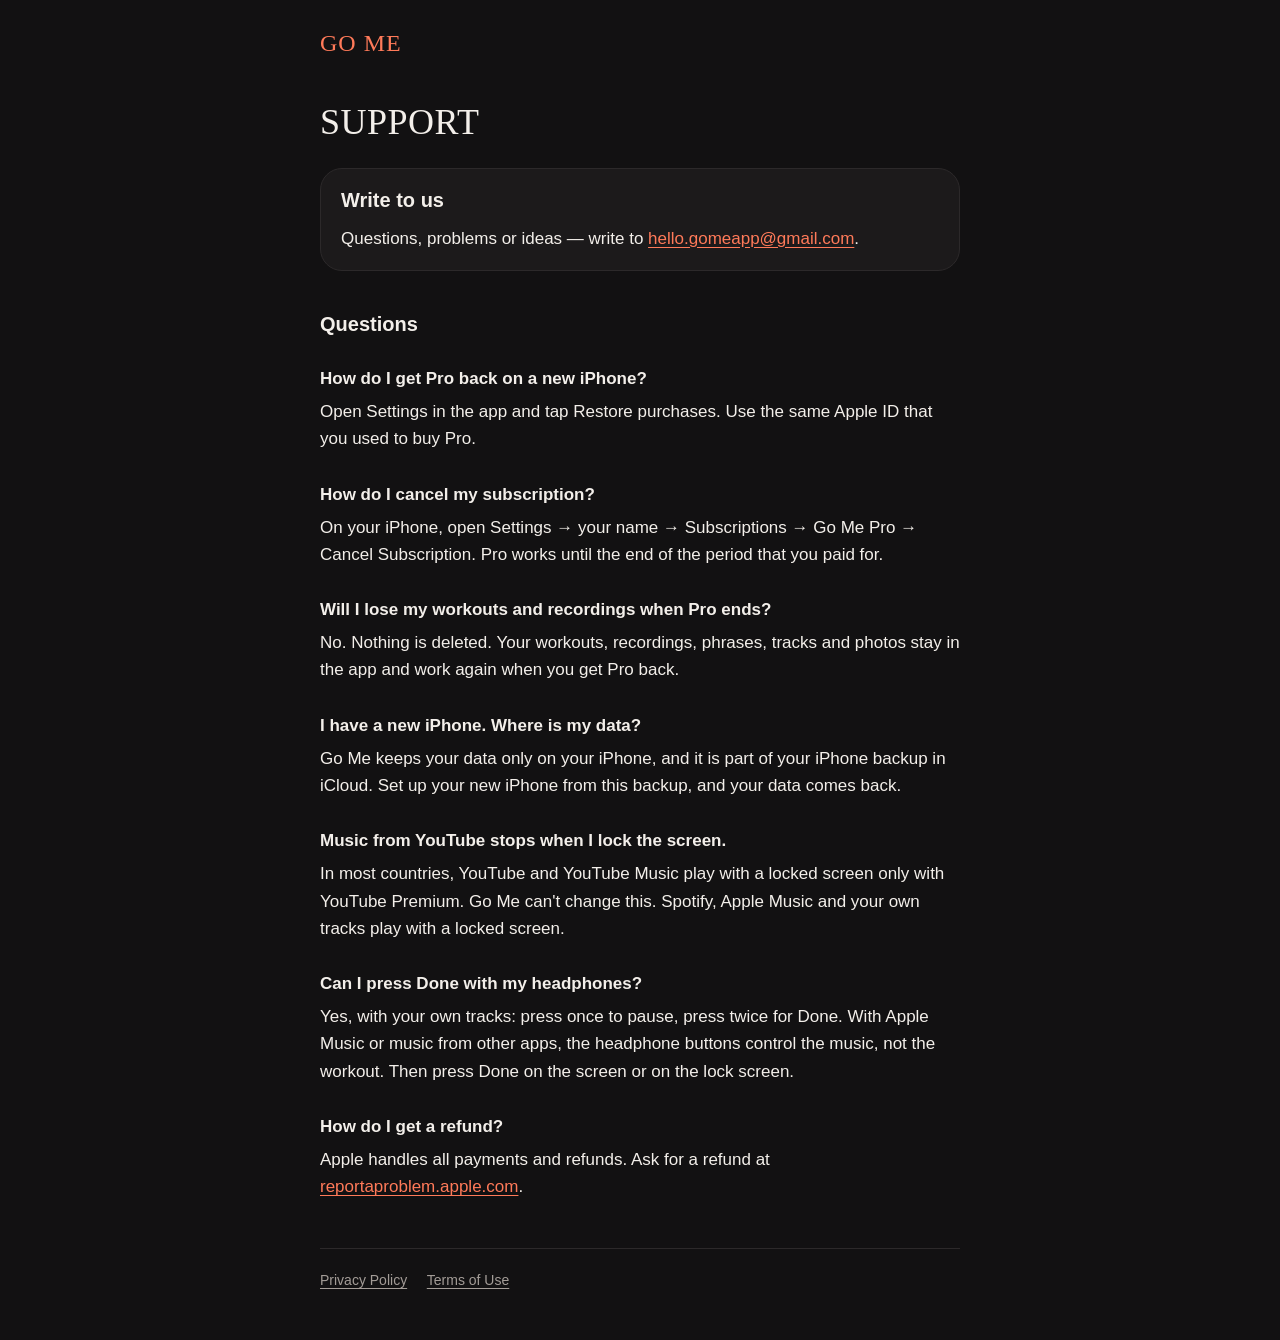
==== support.html @ f04bbf52 "Add files via upload" ====
<!doctype html>
<html lang="en">
<head>
  <meta charset="utf-8">
  <meta name="viewport" content="width=device-width, initial-scale=1">
  <title>Go Me Support</title>
  <meta name="description" content="Help with the Go Me workout app: Pro, subscriptions, music and your data.">
  <link rel="icon" href="data:image/svg+xml,%3Csvg xmlns='http://www.w3.org/2000/svg' viewBox='0 0 32 32'%3E%3Ccircle cx='16' cy='16' r='15' fill='%23FF7A59'/%3E%3C/svg%3E">
  <link rel="stylesheet" href="style.css">
</head>
<body>
  <main class="wrap">
    <a class="logo" href="index.html">GO ME</a>

    <h1>Support</h1>

    <div class="card">
      <h2>Write to us</h2>
      <p>Questions, problems or ideas — write to <a href="mailto:hello.gomeapp@gmail.com">hello.gomeapp@gmail.com</a>.</p>
    </div>

    <h2>Questions</h2>

    <h3>How do I get Pro back on a new iPhone?</h3>
    <p>Open Settings in the app and tap Restore purchases. Use the same Apple ID that you used to buy Pro.</p>

    <h3>How do I cancel my subscription?</h3>
    <p>On your iPhone, open Settings → your name → Subscriptions → Go Me Pro → Cancel Subscription. Pro works until the end of the period that you paid for.</p>

    <h3>Will I lose my workouts and recordings when Pro ends?</h3>
    <p>No. Nothing is deleted. Your workouts, recordings, phrases, tracks and photos stay in the app and work again when you get Pro back.</p>

    <h3>I have a new iPhone. Where is my data?</h3>
    <p>Go Me keeps your data only on your iPhone, and it is part of your iPhone backup in iCloud. Set up your new iPhone from this backup, and your data comes back.</p>

    <h3>Music from YouTube stops when I lock the screen.</h3>
    <p>In most countries, YouTube and YouTube Music play with a locked screen only with YouTube Premium. Go Me can't change this. Spotify, Apple Music and your own tracks play with a locked screen.</p>

    <h3>Can I press Done with my headphones?</h3>
    <p>Yes, with your own tracks: press once to pause, press twice for Done. With Apple Music or music from other apps, the headphone buttons control the music, not the workout. Then press Done on the screen or on the lock screen.</p>

    <h3>How do I get a refund?</h3>
    <p>Apple handles all payments and refunds. Ask for a refund at <a href="https://reportaproblem.apple.com">reportaproblem.apple.com</a>.</p>

    <footer>
      <a href="privacy.html">Privacy Policy</a>
      <a href="terms.html">Terms of Use</a>
    </footer>
  </main>
</body>
</html>
---- style.css ----
/* Go Me site — colors and fonts from docs/DESIGN.md (dark only, like the app). */

@font-face {
  font-family: "Alfa Slab One";
  src: url("fonts/AlfaSlabOne-Regular.ttf") format("truetype");
  font-weight: 400;
  font-display: swap;
}

@font-face {
  font-family: "Manrope";
  src: url("fonts/Manrope-Variable.ttf") format("truetype");
  font-weight: 200 800;
  font-display: swap;
}

:root {
  color-scheme: dark;
  --bg: #121112;
  --surface: #1C1A1B;
  --line: #2C292A;
  --text: #F3EFEA;
  --muted: #A39C97;
  --accent: #FF7A59;
  --on-accent: #121112;
  --tape: #EDE5D3;
}

* { box-sizing: border-box; }

body {
  margin: 0;
  background: var(--bg);
  color: var(--text);
  font-family: "Manrope", -apple-system, BlinkMacSystemFont, "Segoe UI", sans-serif;
  font-size: 17px;
  font-weight: 500;
  line-height: 1.6;
  -webkit-text-size-adjust: 100%;
}

.wrap {
  max-width: 680px;
  margin: 0 auto;
  padding: 24px 20px 48px;
}

a {
  color: var(--accent);
  text-underline-offset: 3px;
  overflow-wrap: anywhere;
}

.logo {
  font-family: "Alfa Slab One", Georgia, serif;
  font-size: 24px;
  letter-spacing: 1px;
  color: var(--accent);
  text-decoration: none;
}

h1 {
  font-family: "Alfa Slab One", Georgia, serif;
  font-weight: 400;
  font-size: clamp(28px, 7vw, 36px);
  line-height: 1.15;
  letter-spacing: 0.5px;
  text-transform: uppercase;
  margin: 40px 0 8px;
}

h2 {
  font-size: 20px;
  font-weight: 800;
  line-height: 1.3;
  margin: 40px 0 12px;
}

h3 {
  font-size: 17px;
  font-weight: 800;
  margin: 28px 0 6px;
}

p, ul { margin: 0 0 14px; }

ul { padding-left: 22px; }

li { margin-bottom: 6px; }

strong { font-weight: 800; }

.updated {
  color: var(--muted);
  font-size: 14px;
  margin-bottom: 28px;
}

.card {
  background: var(--surface);
  border: 1px solid var(--line);
  border-radius: 22px;
  padding: 18px 20px 4px;
  margin: 24px 0;
}

.card h2 { margin-top: 0; }

.tape {
  display: inline-block;
  background: var(--tape);
  color: var(--on-accent);
  font-family: "Alfa Slab One", Georgia, serif;
  font-size: 12px;
  letter-spacing: 1px;
  text-transform: uppercase;
  padding: 5px 12px;
  transform: rotate(-2deg);
}

.hero {
  padding: 48px 0 8px;
}

.hero .name {
  font-family: "Alfa Slab One", Georgia, serif;
  font-size: clamp(56px, 18vw, 96px);
  line-height: 1;
  color: var(--accent);
  margin: 0 0 20px;
}

.links {
  list-style: none;
  padding: 0;
  margin: 0 0 14px;
}

.links li {
  border-top: 1px solid var(--line);
  margin: 0;
}

.links li:first-child { border-top: 0; }

.links a {
  display: block;
  padding: 14px 0;
  font-weight: 700;
  text-decoration: none;
}

footer {
  border-top: 1px solid var(--line);
  margin-top: 48px;
  padding-top: 20px;
  color: var(--muted);
  font-size: 14px;
}

footer a { color: var(--muted); margin-right: 16px; }
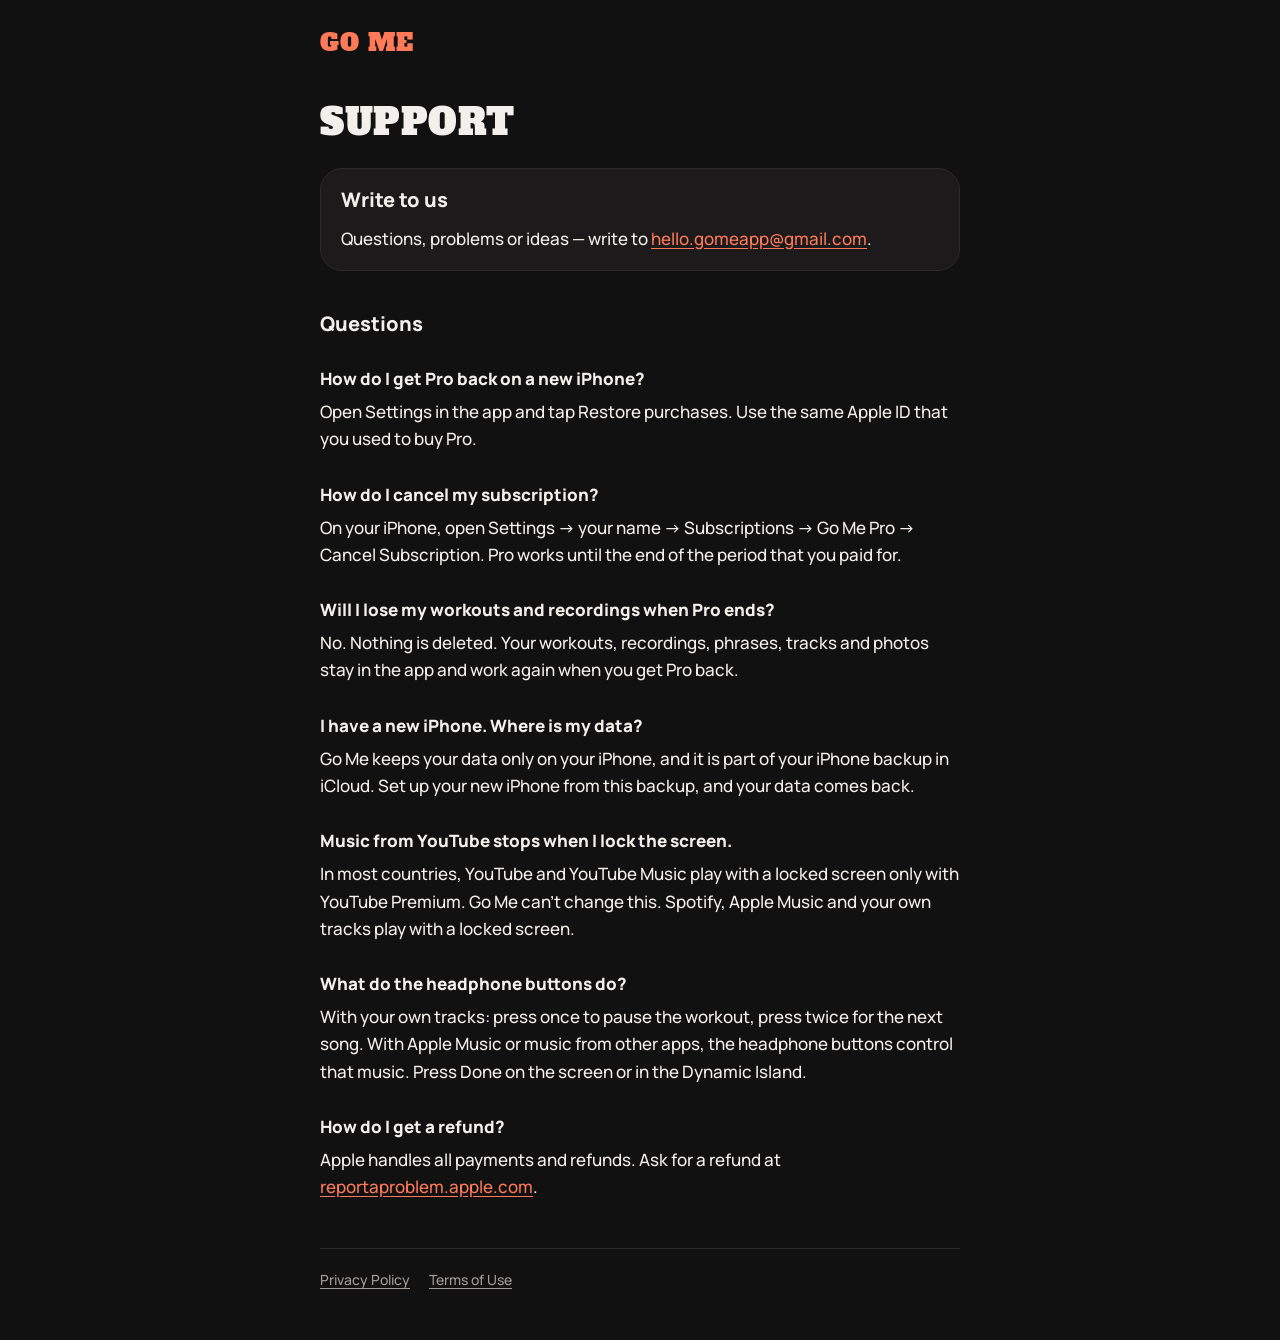
==== commit ac848411: "Add files via upload Support: headphone buttons" ====
--- a/support.html
+++ b/support.html
@@ -36,8 +36,8 @@
     <h3>Music from YouTube stops when I lock the screen.</h3>
     <p>In most countries, YouTube and YouTube Music play with a locked screen only with YouTube Premium. Go Me can't change this. Spotify, Apple Music and your own tracks play with a locked screen.</p>
 
-    <h3>Can I press Done with my headphones?</h3>
-    <p>Yes, with your own tracks: press once to pause, press twice for Done. With Apple Music or music from other apps, the headphone buttons control the music, not the workout. Then press Done on the screen or on the lock screen.</p>
+    <h3>What do the headphone buttons do?</h3>
+    <p>With your own tracks: press once to pause the workout, press twice for the next song. With Apple Music or music from other apps, the headphone buttons control that music. Press Done on the screen or in the Dynamic Island.</p>
 
     <h3>How do I get a refund?</h3>
     <p>Apple handles all payments and refunds. Ask for a refund at <a href="https://reportaproblem.apple.com">reportaproblem.apple.com</a>.</p>
--- a/style.css
+++ b/style.css
@@ -2,14 +2,14 @@
 
 @font-face {
   font-family: "Alfa Slab One";
-  src: url("fonts/AlfaSlabOne-Regular.ttf") format("truetype");
+  src: url("AlfaSlabOne-Regular.ttf") format("truetype");
   font-weight: 400;
   font-display: swap;
 }
 
 @font-face {
   font-family: "Manrope";
-  src: url("fonts/Manrope-Variable.ttf") format("truetype");
+  src: url("Manrope-Variable.ttf") format("truetype");
   font-weight: 200 800;
   font-display: swap;
 }
@@ -159,3 +159,10 @@
 }
 
 footer a { color: var(--muted); margin-right: 16px; }
+
+footer .maker {
+  margin: 16px 0 0;
+  font-size: 13px;
+}
+
+footer .maker a { margin-right: 0; }
